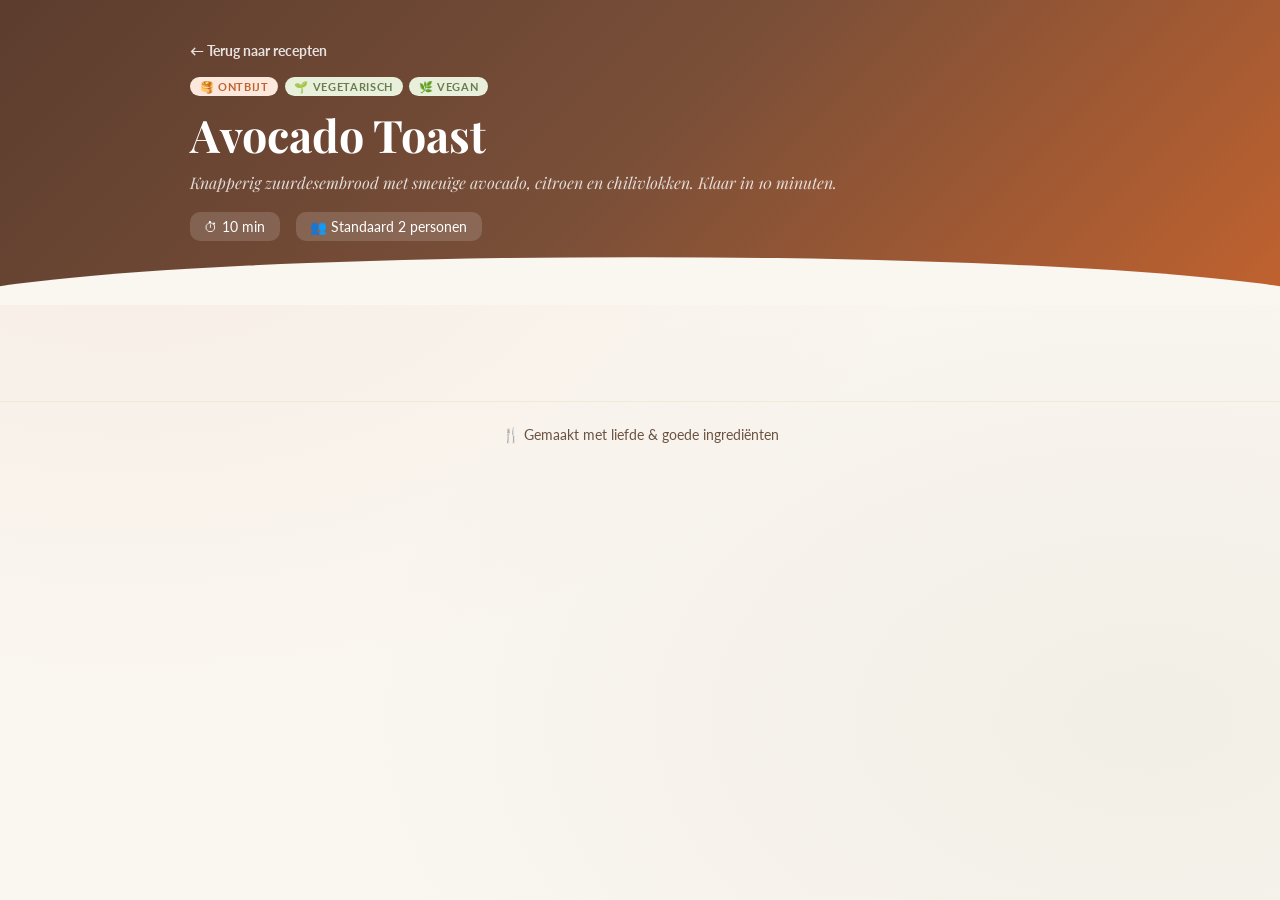
==== recepten/avocado-toast.html @ 30462de6 "Rename avocado-toast.html to recepten/avocado-toast.html" ====
<!DOCTYPE html>
<html lang="nl">
<head>
  <meta charset="UTF-8" />
  <meta name="viewport" content="width=device-width, initial-scale=1.0" />
  <title>Recept</title>
  <link rel="preconnect" href="https://fonts.googleapis.com">
  <link href="https://fonts.googleapis.com/css2?family=Playfair+Display:ital,wght@0,400;0,700;1,400&family=Lato:wght@300;400;700&display=swap" rel="stylesheet">
  <link rel="stylesheet" href="../style.css" />
</head>
<body>

  <div class="recept-header">
    <div class="recept-header-inner">
      <a class="back-btn" href="../index.html">← Terug naar recepten</a>
      <div id="receptTags" style="margin-bottom:0.5rem;"></div>
      <h1 id="receptTitel">Laden…</h1>
      <p class="beschrijving" id="receptBeschrijving"></p>
      <div class="recept-meta" id="receptMeta"></div>
    </div>
  </div>

  <div class="recept-body" id="receptBody">
    <!-- Wordt ingevuld via JS -->
  </div>

  <footer>
    <p>🍴 Gemaakt met liefde &amp; goede ingrediënten</p>
  </footer>

  <!-- Laad eerst de receptendatabank, dan de recept-logica -->
  <script src="../recepten.js"></script>
  <script>
    // ============================================================
    // Recept-ID bepalen vanuit de bestandsnaam
    // ============================================================
    const paginaNaam = window.location.pathname.split('/').pop().replace('.html', '');
    const recept = recepten.find(r => r.id === paginaNaam);

    if (!recept) {
      document.getElementById('receptTitel').textContent = 'Recept niet gevonden';
      document.getElementById('receptBeschrijving').textContent = 'Controleer of de ID in recepten.js overeenkomt met de bestandsnaam.';
    } else {
      renderRecept(recept);
    }

    let huidigPersonen = recept ? recept.porties : 4;

    function renderRecept(r) {
      document.title = r.titel + ' — Mijn Recepten';

      // Tags in header
      const typeLabels = {
        ontbijt: '🥞 Ontbijt', lunch: '🥗 Lunch',
        avondeten: '🍝 Avondeten', dessert: '🍰 Dessert', snack: '🫙 Snack'
      };
      const dieetLabels = {
        vegetarisch: '🌱 Vegetarisch', vegan: '🌿 Vegan', glutenvrij: '🌾 Glutenvrij'
      };

      document.getElementById('receptTags').innerHTML = [
        `<span class="tag tag-type" style="margin-right:0.4rem">${typeLabels[r.type]||r.type}</span>`,
        ...r.dieet.map(d => `<span class="tag tag-dieet" style="margin-right:0.4rem">${dieetLabels[d]||d}</span>`)
      ].join('');

      document.getElementById('receptTitel').textContent = r.titel;
      document.getElementById('receptBeschrijving').textContent = r.beschrijving;

      document.getElementById('receptMeta').innerHTML = `
        <div class="recept-meta-item">⏱ ${r.tijdLabel}</div>
        <div class="recept-meta-item">👥 Standaard ${r.porties} personen</div>
      `;

      // Foto
      const fotoHtml = r.foto
        ? `<div class="recept-foto"><img src="../${r.foto}" alt="${r.titel}"></div>`
        : `<div class="recept-foto">${r.emoji}</div>`;

      // Ingrediënten
      const ingredientenHtml = `
        <div>
          <div class="personen-box">
            <h3>🧑‍🍳 Aantal personen</h3>
            <div class="personen-control">
              <button class="personen-btn" onclick="wijzigPersonen(-1)">−</button>
              <span class="personen-getal" id="personenGetal">${r.porties}</span>
              <button class="personen-btn" onclick="wijzigPersonen(1)">+</button>
              <span class="personen-label">personen</span>
            </div>
          </div>
          <div class="ingredienten-box">
            <h2>🛒 Ingrediënten</h2>
            <ul class="ingredienten-lijst" id="ingredientenLijst">
              ${renderIngredienten(r.ingredienten, r.porties)}
            </ul>
          </div>
        </div>
      `;

      // Stappen
      const stappenHtml = `
        <div class="stappen-box">
          <h2>👨‍🍳 Bereiding</h2>
          ${r.stappen.map((s, i) => `
            <div class="stap">
              <div class="stap-nummer">${i + 1}</div>
              <div class="stap-tekst">${s}</div>
            </div>
          `).join('')}
        </div>
      `;

      // Tips
      const tipsHtml = r.tips ? `
        <div class="tips-box">
          <h3>💡 Tips &amp; variaties</h3>
          <p>${r.tips}</p>
        </div>
      ` : '';

      document.getElementById('receptBody').innerHTML = `
        ${fotoHtml}
        ${ingredientenHtml}
        ${stappenHtml}
        ${tipsHtml}
      `;
    }

    function renderIngredienten(ingredienten, basisPorties) {
      return ingredienten.map(ing => {
        const hoev = ing.hoeveelheid * huidigPersonen;
        const netjes = formateerHoeveelheid(hoev);
        const eenheid = ing.eenheid === 'snufje' ? '' : ing.eenheid;
        return `
          <li>
            <span class="ingredient-naam">${ing.naam}</span>
            <span class="ingredient-hoeveelheid">${netjes} ${eenheid}</span>
          </li>
        `;
      }).join('');
    }

    function formateerHoeveelheid(n) {
      if (n === Math.floor(n)) return n.toString();
      // Mooie breuken
      const breuken = [
        [0.25, '¼'], [0.33, '⅓'], [0.5, '½'], [0.67, '⅔'], [0.75, '¾']
      ];
      const heel = Math.floor(n);
      const rest = +(n - heel).toFixed(2);
      const breuk = breuken.find(([v]) => Math.abs(rest - v) < 0.04);
      if (breuk) return (heel > 0 ? heel + ' ' : '') + breuk[1];
      return +n.toFixed(1);
    }

    function wijzigPersonen(delta) {
      huidigPersonen = Math.max(1, Math.min(20, huidigPersonen + delta));
      document.getElementById('personenGetal').textContent = huidigPersonen;
      document.getElementById('ingredientenLijst').innerHTML =
        renderIngredienten(recept.ingredienten, recept.porties);
    }
  </script>
</body>
</html>
---- style.css ----
/* ===== CSS VARIABELEN ===== */
:root {
  --crème: #faf6f0;
  --crème-donker: #f0e8d8;
  --terracotta: #c1622f;
  --terracotta-licht: #e8845a;
  --olijf: #6b7c4f;
  --olijf-licht: #8fa368;
  --bruin: #5c3d2e;
  --bruin-licht: #8b6b55;
  --tekst: #2d1f14;
  --tekst-licht: #6b5242;
  --wit: #ffffff;
  --schaduw: rgba(92, 61, 46, 0.12);
  --schaduw-hover: rgba(92, 61, 46, 0.22);
  --radius: 16px;
  --radius-klein: 8px;
}

/* ===== RESET & BASIS ===== */
*, *::before, *::after { box-sizing: border-box; margin: 0; padding: 0; }

body {
  font-family: 'Lato', sans-serif;
  background-color: var(--crème);
  color: var(--tekst);
  min-height: 100vh;
  background-image:
    radial-gradient(ellipse at 10% 20%, rgba(193,98,47,0.06) 0%, transparent 50%),
    radial-gradient(ellipse at 90% 80%, rgba(107,124,79,0.06) 0%, transparent 50%);
}

/* ===== HEADER ===== */
header {
  background: linear-gradient(135deg, var(--bruin) 0%, #7a4f38 50%, var(--terracotta) 100%);
  padding: 3rem 2rem 3.5rem;
  text-align: center;
  position: relative;
  overflow: hidden;
}

header::before {
  content: '';
  position: absolute;
  inset: 0;
  background-image:
    radial-gradient(circle at 20% 50%, rgba(255,255,255,0.05) 0%, transparent 40%),
    radial-gradient(circle at 80% 20%, rgba(255,255,255,0.04) 0%, transparent 30%);
}

header::after {
  content: '';
  position: absolute;
  bottom: -2px;
  left: 0; right: 0;
  height: 40px;
  background: var(--crème);
  clip-path: ellipse(55% 100% at 50% 100%);
}

.header-inner { position: relative; z-index: 1; }

.header-leaf {
  font-size: 2.5rem;
  display: block;
  margin-bottom: 0.5rem;
  animation: sway 4s ease-in-out infinite;
}

@keyframes sway {
  0%, 100% { transform: rotate(-5deg); }
  50% { transform: rotate(5deg); }
}

header h1 {
  font-family: 'Playfair Display', serif;
  font-size: clamp(2.2rem, 5vw, 3.5rem);
  color: var(--wit);
  font-weight: 700;
  letter-spacing: -0.02em;
  text-shadow: 0 2px 20px rgba(0,0,0,0.2);
}

.header-sub {
  font-family: 'Playfair Display', serif;
  font-style: italic;
  color: rgba(255,255,255,0.75);
  font-size: 1.1rem;
  margin-top: 0.4rem;
  letter-spacing: 0.03em;
}

/* ===== FILTER SECTIE ===== */
.filter-section {
  max-width: 1200px;
  margin: 2rem auto 0;
  padding: 0 1.5rem;
}

.filter-label {
  font-family: 'Playfair Display', serif;
  font-size: 1.2rem;
  color: var(--bruin);
  margin-bottom: 1rem;
  font-weight: 700;
}

.filters {
  display: flex;
  flex-wrap: wrap;
  gap: 1.2rem;
}

.filter-group {
  display: flex;
  flex-wrap: wrap;
  align-items: center;
  gap: 0.5rem;
  background: var(--wit);
  border-radius: var(--radius);
  padding: 0.7rem 1rem;
  box-shadow: 0 2px 12px var(--schaduw);
}

.filter-group-title {
  font-size: 0.72rem;
  font-weight: 700;
  text-transform: uppercase;
  letter-spacing: 0.1em;
  color: var(--bruin-licht);
  margin-right: 0.3rem;
}

.filter-btn {
  border: 2px solid transparent;
  background: var(--crème-donker);
  color: var(--tekst-licht);
  border-radius: 20px;
  padding: 0.35rem 0.9rem;
  font-family: 'Lato', sans-serif;
  font-size: 0.85rem;
  font-weight: 700;
  cursor: pointer;
  transition: all 0.2s ease;
}

.filter-btn:hover {
  background: var(--crème-donker);
  border-color: var(--terracotta);
  color: var(--terracotta);
  transform: translateY(-1px);
}

.filter-btn.active {
  background: var(--terracotta);
  color: var(--wit);
  border-color: var(--terracotta);
  box-shadow: 0 3px 10px rgba(193,98,47,0.3);
}

.filter-btn.active-secondary {
  background: var(--olijf);
  color: var(--wit);
  border-color: var(--olijf);
  box-shadow: 0 3px 10px rgba(107,124,79,0.3);
}

.active-filters {
  margin-top: 0.8rem;
  display: flex;
  flex-wrap: wrap;
  gap: 0.4rem;
  min-height: 1rem;
}

.active-tag {
  background: var(--olijf-licht);
  color: var(--wit);
  border-radius: 20px;
  padding: 0.2rem 0.7rem;
  font-size: 0.78rem;
  font-weight: 700;
}

/* ===== RECEPTEN GRID ===== */
.recipes-section {
  max-width: 1200px;
  margin: 2rem auto 4rem;
  padding: 0 1.5rem;
}

.recipes-count {
  font-size: 0.88rem;
  color: var(--tekst-licht);
  margin-bottom: 1.2rem;
  font-weight: 400;
}

.recipe-grid {
  display: grid;
  grid-template-columns: repeat(auto-fill, minmax(280px, 1fr));
  gap: 1.8rem;
}

/* ===== RECEPT KAART ===== */
.recipe-card {
  background: var(--wit);
  border-radius: var(--radius);
  overflow: hidden;
  box-shadow: 0 4px 20px var(--schaduw);
  cursor: pointer;
  transition: transform 0.25s ease, box-shadow 0.25s ease;
  text-decoration: none;
  color: inherit;
  display: block;
  animation: fadeInUp 0.4s ease both;
}

@keyframes fadeInUp {
  from { opacity: 0; transform: translateY(20px); }
  to   { opacity: 1; transform: translateY(0); }
}

.recipe-card:hover {
  transform: translateY(-6px);
  box-shadow: 0 12px 36px var(--schaduw-hover);
}

.recipe-card:hover .card-img-overlay { opacity: 1; }

.card-img-wrap {
  position: relative;
  width: 100%;
  height: 200px;
  overflow: hidden;
  background: linear-gradient(135deg, var(--crème-donker), var(--crème));
}

.card-img-wrap img {
  width: 100%;
  height: 100%;
  object-fit: cover;
  transition: transform 0.4s ease;
}

.recipe-card:hover .card-img-wrap img {
  transform: scale(1.05);
}

.card-img-placeholder {
  width: 100%;
  height: 100%;
  display: flex;
  align-items: center;
  justify-content: center;
  font-size: 4rem;
  background: linear-gradient(135deg, var(--crème-donker) 0%, #e8d8c4 100%);
}

.card-img-overlay {
  position: absolute;
  inset: 0;
  background: linear-gradient(to top, rgba(92,61,46,0.4) 0%, transparent 60%);
  opacity: 0;
  transition: opacity 0.25s ease;
}

.card-body {
  padding: 1.2rem 1.3rem 1.3rem;
}

.card-tags {
  display: flex;
  flex-wrap: wrap;
  gap: 0.35rem;
  margin-bottom: 0.7rem;
}

.tag {
  font-size: 0.7rem;
  font-weight: 700;
  text-transform: uppercase;
  letter-spacing: 0.06em;
  border-radius: 20px;
  padding: 0.2rem 0.6rem;
}

.tag-type  { background: #fce8dc; color: var(--terracotta); }
.tag-dieet { background: #e8f0dc; color: var(--olijf); }
.tag-tijd  { background: var(--crème-donker); color: var(--bruin-licht); }

.card-title {
  font-family: 'Playfair Display', serif;
  font-size: 1.2rem;
  font-weight: 700;
  color: var(--bruin);
  margin-bottom: 0.4rem;
  line-height: 1.3;
}

.card-desc {
  font-size: 0.88rem;
  color: var(--tekst-licht);
  line-height: 1.5;
  display: -webkit-box;
  -webkit-line-clamp: 2;
  -webkit-box-orient: vertical;
  overflow: hidden;
}

.card-footer {
  display: flex;
  align-items: center;
  gap: 1rem;
  margin-top: 1rem;
  padding-top: 0.8rem;
  border-top: 1px solid var(--crème-donker);
  font-size: 0.83rem;
  color: var(--tekst-licht);
}

.card-footer span { display: flex; align-items: center; gap: 0.3rem; }

/* ===== GEEN RESULTATEN ===== */
.no-results {
  text-align: center;
  padding: 4rem 2rem;
  color: var(--tekst-licht);
}

.no-results span { font-size: 3rem; display: block; margin-bottom: 1rem; }
.no-results p { font-size: 1.1rem; margin-bottom: 1.5rem; }
.no-results button {
  background: var(--terracotta);
  color: var(--wit);
  border: none;
  border-radius: 20px;
  padding: 0.6rem 1.5rem;
  font-family: 'Lato', sans-serif;
  font-size: 0.95rem;
  font-weight: 700;
  cursor: pointer;
}

/* ===== FOOTER ===== */
footer {
  text-align: center;
  padding: 1.5rem;
  font-size: 0.9rem;
  color: var(--tekst-licht);
  border-top: 1px solid var(--crème-donker);
}

/* ===== RECEPT PAGINA ===== */
.recept-pagina body { }

.back-btn {
  display: inline-flex;
  align-items: center;
  gap: 0.5rem;
  color: var(--wit);
  text-decoration: none;
  font-weight: 700;
  font-size: 0.9rem;
  opacity: 0.85;
  transition: opacity 0.2s;
  margin-bottom: 1rem;
}
.back-btn:hover { opacity: 1; }

.recept-header {
  background: linear-gradient(135deg, var(--bruin) 0%, #7a4f38 50%, var(--terracotta) 100%);
  padding: 2.5rem 2rem 4rem;
  position: relative;
  overflow: hidden;
}

.recept-header::after {
  content: '';
  position: absolute;
  bottom: -2px; left: 0; right: 0;
  height: 50px;
  background: var(--crème);
  clip-path: ellipse(55% 100% at 50% 100%);
}

.recept-header-inner {
  max-width: 900px;
  margin: 0 auto;
  position: relative;
  z-index: 1;
}

.recept-header h1 {
  font-family: 'Playfair Display', serif;
  font-size: clamp(1.8rem, 4vw, 2.8rem);
  color: var(--wit);
  font-weight: 700;
  margin: 0.7rem 0 0.5rem;
}

.recept-header .beschrijving {
  color: rgba(255,255,255,0.8);
  font-size: 1rem;
  font-style: italic;
  font-family: 'Playfair Display', serif;
}

.recept-meta {
  display: flex;
  flex-wrap: wrap;
  gap: 1rem;
  margin-top: 1.2rem;
}

.recept-meta-item {
  background: rgba(255,255,255,0.15);
  border-radius: 10px;
  padding: 0.4rem 0.9rem;
  font-size: 0.85rem;
  color: var(--wit);
  display: flex;
  align-items: center;
  gap: 0.4rem;
}

/* ===== RECEPT BODY ===== */
.recept-body {
  max-width: 900px;
  margin: 0 auto;
  padding: 2rem 1.5rem 4rem;
  display: grid;
  grid-template-columns: 320px 1fr;
  gap: 2.5rem;
  align-items: start;
}

@media (max-width: 680px) {
  .recept-body { grid-template-columns: 1fr; }
}

/* Foto */
.recept-foto {
  border-radius: var(--radius);
  overflow: hidden;
  box-shadow: 0 8px 30px var(--schaduw-hover);
  aspect-ratio: 4/3;
  background: var(--crème-donker);
  display: flex;
  align-items: center;
  justify-content: center;
  font-size: 6rem;
}

.recept-foto img {
  width: 100%;
  height: 100%;
  object-fit: cover;
}

/* Personen schuifbalk */
.personen-box {
  background: var(--wit);
  border-radius: var(--radius);
  padding: 1.2rem 1.4rem;
  box-shadow: 0 3px 15px var(--schaduw);
  margin-bottom: 1.5rem;
}

.personen-box h3 {
  font-family: 'Playfair Display', serif;
  color: var(--bruin);
  margin-bottom: 0.8rem;
  font-size: 1rem;
}

.personen-control {
  display: flex;
  align-items: center;
  gap: 1rem;
}

.personen-btn {
  width: 36px; height: 36px;
  border-radius: 50%;
  border: 2px solid var(--terracotta);
  background: var(--wit);
  color: var(--terracotta);
  font-size: 1.3rem;
  font-weight: 700;
  cursor: pointer;
  display: flex; align-items: center; justify-content: center;
  transition: all 0.2s;
  line-height: 1;
}

.personen-btn:hover {
  background: var(--terracotta);
  color: var(--wit);
}

.personen-getal {
  font-family: 'Playfair Display', serif;
  font-size: 1.8rem;
  font-weight: 700;
  color: var(--bruin);
  min-width: 2rem;
  text-align: center;
}

.personen-label {
  font-size: 0.9rem;
  color: var(--tekst-licht);
}

/* Ingrediëntenlijst */
.ingredienten-box {
  background: var(--wit);
  border-radius: var(--radius);
  padding: 1.4rem;
  box-shadow: 0 3px 15px var(--schaduw);
}

.ingredienten-box h2 {
  font-family: 'Playfair Display', serif;
  color: var(--bruin);
  font-size: 1.3rem;
  margin-bottom: 1rem;
  padding-bottom: 0.6rem;
  border-bottom: 2px solid var(--crème-donker);
}

.ingredienten-lijst {
  list-style: none;
}

.ingredienten-lijst li {
  display: flex;
  justify-content: space-between;
  align-items: baseline;
  padding: 0.5rem 0;
  border-bottom: 1px solid var(--crème-donker);
  font-size: 0.92rem;
  gap: 1rem;
}

.ingredienten-lijst li:last-child { border-bottom: none; }

.ingredient-naam { color: var(--tekst); }

.ingredient-hoeveelheid {
  font-weight: 700;
  color: var(--terracotta);
  white-space: nowrap;
}

/* Stappen */
.stappen-box {
  grid-column: 1 / -1;
  background: var(--wit);
  border-radius: var(--radius);
  padding: 1.8rem;
  box-shadow: 0 3px 15px var(--schaduw);
}

.stappen-box h2 {
  font-family: 'Playfair Display', serif;
  color: var(--bruin);
  font-size: 1.5rem;
  margin-bottom: 1.5rem;
  padding-bottom: 0.6rem;
  border-bottom: 2px solid var(--crème-donker);
}

.stap {
  display: flex;
  gap: 1.2rem;
  margin-bottom: 1.5rem;
  align-items: flex-start;
}

.stap-nummer {
  width: 36px; height: 36px;
  min-width: 36px;
  background: var(--terracotta);
  color: var(--wit);
  border-radius: 50%;
  display: flex; align-items: center; justify-content: center;
  font-family: 'Playfair Display', serif;
  font-weight: 700;
  font-size: 1rem;
  margin-top: 2px;
}

.stap-tekst {
  font-size: 0.97rem;
  line-height: 1.7;
  color: var(--tekst);
  padding-top: 0.4rem;
}

/* Tips box */
.tips-box {
  grid-column: 1 / -1;
  background: linear-gradient(135deg, #fdf3e7, #fae8d4);
  border-left: 4px solid var(--terracotta);
  border-radius: var(--radius-klein);
  padding: 1.2rem 1.5rem;
}

.tips-box h3 {
  font-family: 'Playfair Display', serif;
  color: var(--terracotta);
  margin-bottom: 0.5rem;
}

.tips-box p { font-size: 0.92rem; color: var(--tekst); line-height: 1.6; }

/* ===== RESPONSIVE ===== */
@media (max-width: 600px) {
  header { padding: 2rem 1rem 2.5rem; }
  .filter-section, .recipes-section { padding: 0 1rem; }
  .recipe-grid { grid-template-columns: 1fr 1fr; gap: 1rem; }
}

@media (max-width: 400px) {
  .recipe-grid { grid-template-columns: 1fr; }
}
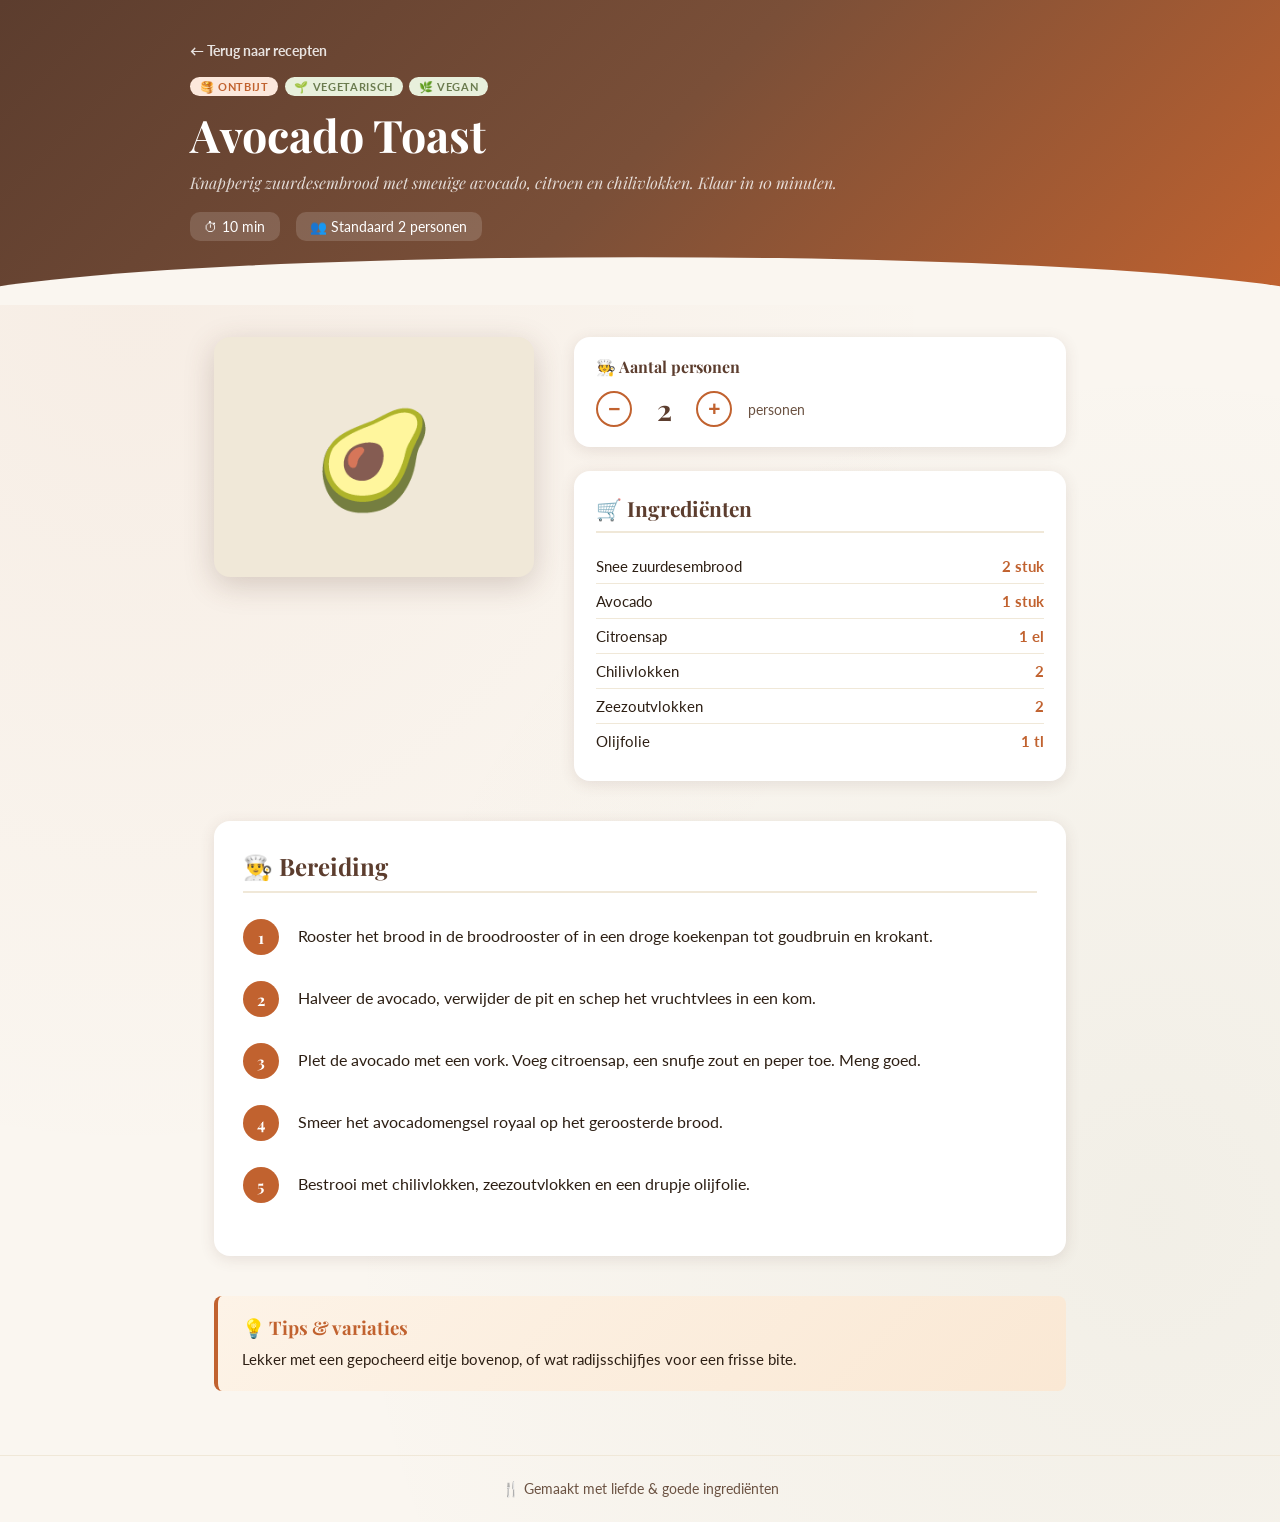
==== commit 23f9c0c7: "Update avocado-toast.html" ====
--- a/recepten/avocado-toast.html
+++ b/recepten/avocado-toast.html
@@ -29,7 +29,7 @@
   </footer>
 
   <!-- Laad eerst de receptendatabank, dan de recept-logica -->
-  <script src="../recepten.js"></script>
+  <script src="recepten.js"></script>
   <script>
     // ============================================================
     // Recept-ID bepalen vanuit de bestandsnaam
@@ -37,14 +37,14 @@
     const paginaNaam = window.location.pathname.split('/').pop().replace('.html', '');
     const recept = recepten.find(r => r.id === paginaNaam);
 
+   let huidigPersonen = recept ? recept.porties : 4;
+
     if (!recept) {
       document.getElementById('receptTitel').textContent = 'Recept niet gevonden';
       document.getElementById('receptBeschrijving').textContent = 'Controleer of de ID in recepten.js overeenkomt met de bestandsnaam.';
     } else {
       renderRecept(recept);
     }
-
-    let huidigPersonen = recept ? recept.porties : 4;
 
     function renderRecept(r) {
       document.title = r.titel + ' — Mijn Recepten';
